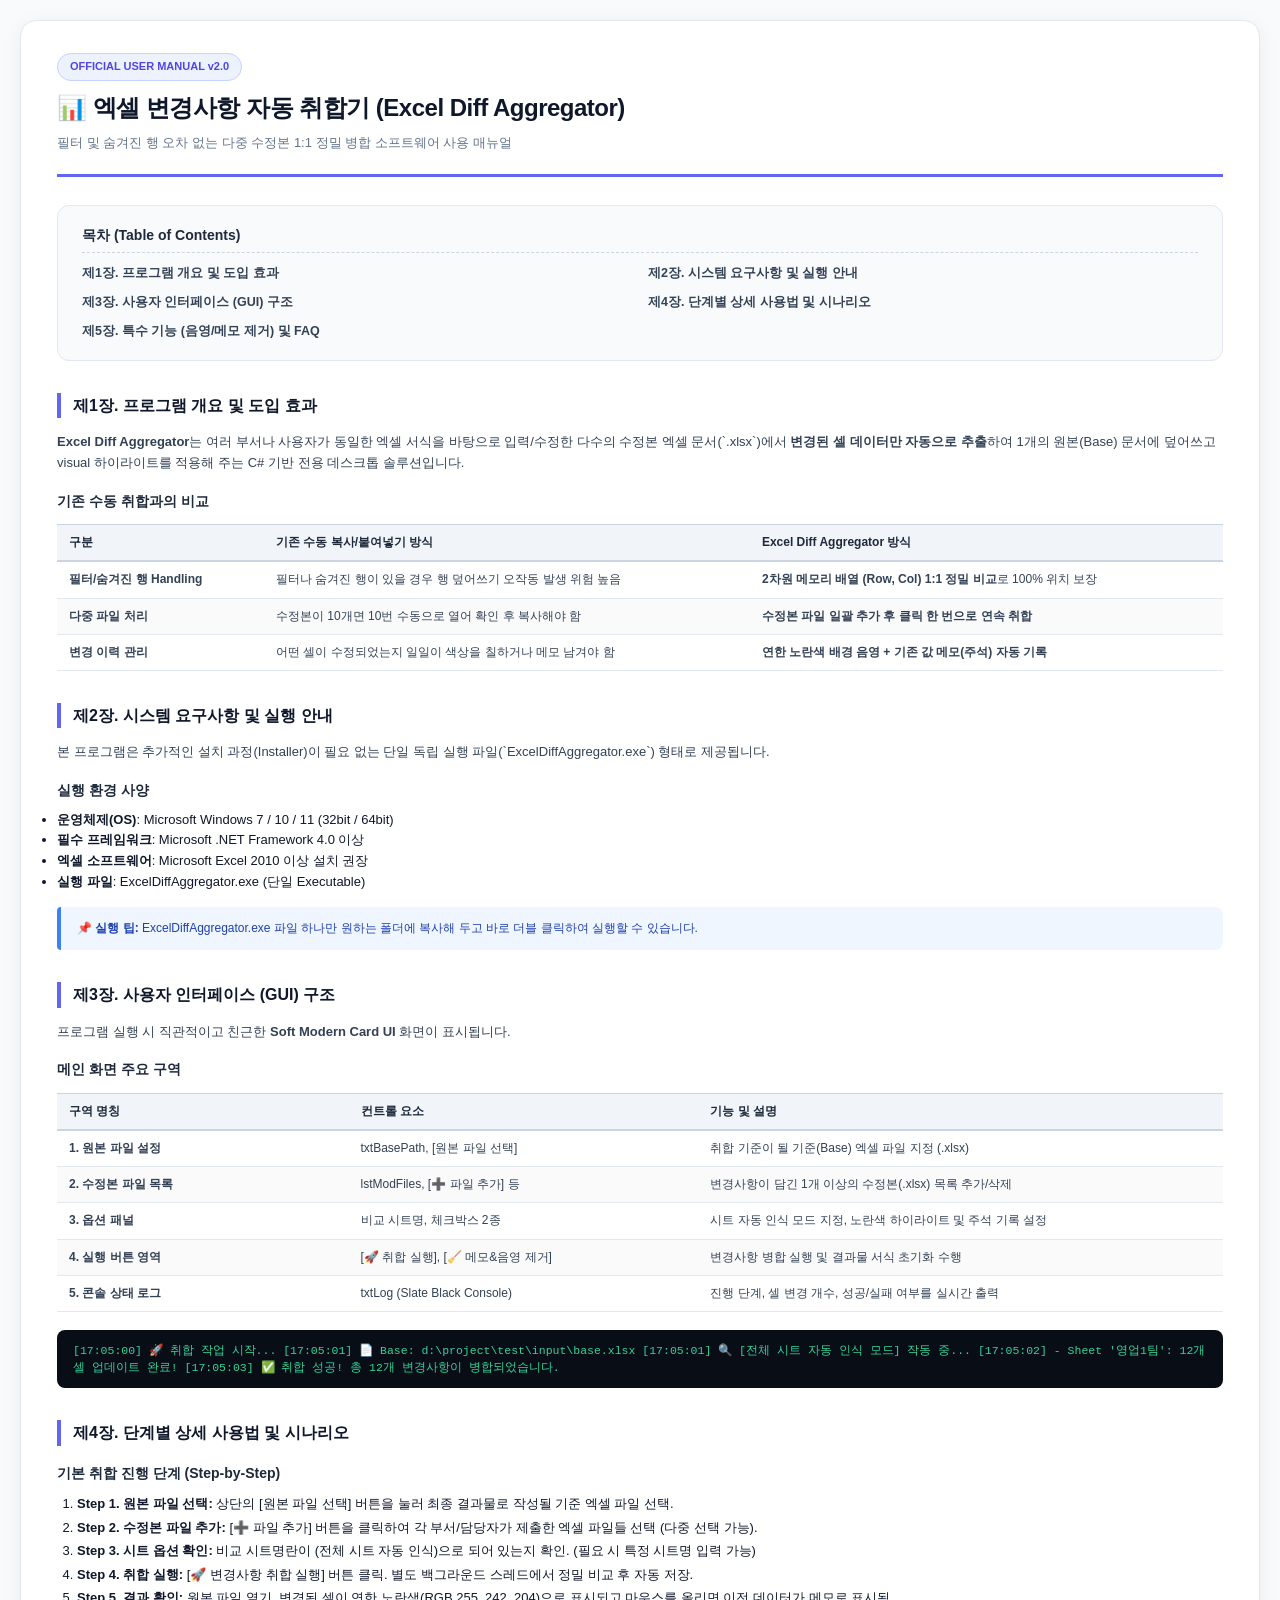
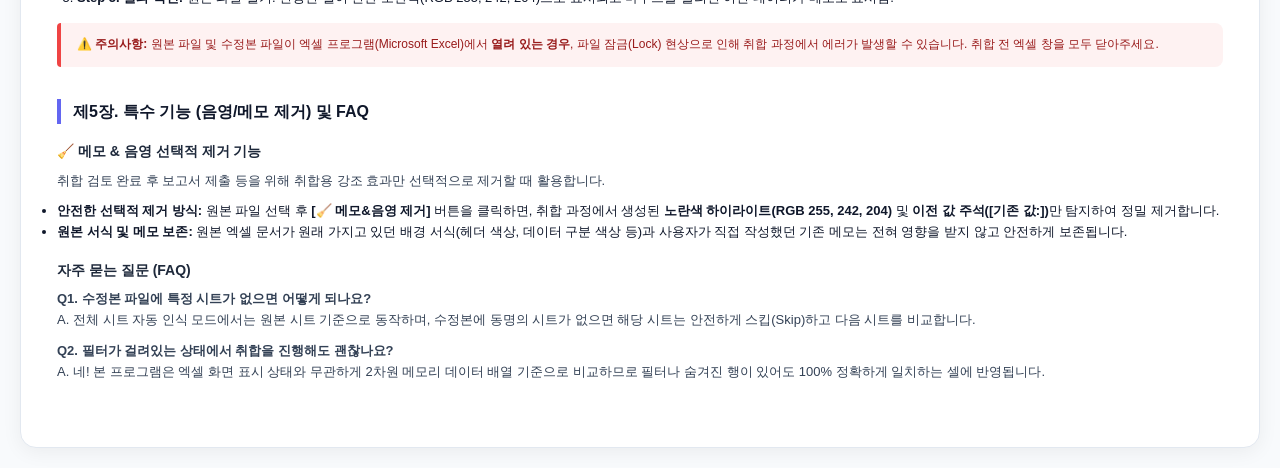
==== docs/manuals/user_manual.html @ 3261a199 "chore: initial import of Excel Diff Aggregator Add .gitignore, .gitattributes and requirements.txt f" ====
<!DOCTYPE html>
<html lang="ko">
<head>
<meta charset="UTF-8">
<meta name="viewport" content="width=device-width, initial-scale=1.0">
<title>Excel Diff Aggregator - 표준 사용 매뉴얼</title>
<style>
  @page {
    size: A4 portrait;
    margin: 15mm 18mm;
  }
  * {
    box-sizing: border-box;
    margin: 0;
    padding: 0;
    font-family: 'Pretendard', 'Segoe UI', 'Malgun Gothic', sans-serif;
  }
  body {
    background-color: #F8FAFC;
    color: #0F172A;
    font-size: 13px;
    line-height: 1.6;
    padding: 20px;
  }
  .manual-wrapper {
    max-width: 100%;
    margin: 0 auto;
    background: #FFFFFF;
    border-radius: 16px;
    padding: 32px 36px;
    box-shadow: 0 4px 20px rgba(0,0,0,0.06);
    border: 1px solid #E2E8F0;
  }

  /* Cover Header */
  .cover-header {
    border-bottom: 3px solid #6366F1;
    padding-bottom: 20px;
    margin-bottom: 28px;
  }
  .cover-badge {
    display: inline-block;
    background: #EEF2FF;
    color: #4F46E5;
    font-size: 11px;
    font-weight: 700;
    padding: 4px 12px;
    border-radius: 9999px;
    border: 1px solid #C7D2FE;
    margin-bottom: 8px;
  }
  .cover-title {
    font-size: 24px;
    font-weight: 800;
    color: #0F172A;
    letter-spacing: -0.5px;
    margin-bottom: 6px;
  }
  .cover-subtitle {
    font-size: 13px;
    color: #64748B;
  }

  /* TOC */
  .toc-box {
    background: #F8FAFC;
    border: 1px solid #E2E8F0;
    border-radius: 12px;
    padding: 18px 24px;
    margin-bottom: 32px;
  }
  .toc-title {
    font-size: 14px;
    font-weight: 700;
    color: #1E293B;
    margin-bottom: 10px;
    border-bottom: 1px dashed #CBD5E1;
    padding-bottom: 6px;
  }
  .toc-list {
    list-style: none;
    display: grid;
    grid-template-columns: 1fr 1fr;
    gap: 8px 16px;
  }
  .toc-list li a {
    text-decoration: none;
    color: #334155;
    font-weight: 600;
    font-size: 12.5px;
  }
  .toc-list li a:hover {
    color: #2563EB;
  }

  /* Chapter styling */
  .chapter {
    margin-bottom: 32px;
  }
  .chapter-header {
    display: flex;
    align-items: center;
    gap: 10px;
    font-size: 16px;
    font-weight: 800;
    color: #0F172A;
    border-left: 4px solid #6366F1;
    padding-left: 12px;
    margin-bottom: 14px;
  }
  .chapter p {
    color: #334155;
    margin-bottom: 10px;
  }

  /* Subheadings */
  h3 {
    font-size: 14px;
    font-weight: 700;
    color: #1E293B;
    margin: 16px 0 8px 0;
  }

  /* Tables */
  table {
    width: 100%;
    border-collapse: collapse;
    margin: 12px 0 18px 0;
    font-size: 12px;
  }
  th {
    background: #F1F5F9;
    color: #1E293B;
    font-weight: 700;
    text-align: left;
    padding: 8px 12px;
    border-top: 1px solid #CBD5E1;
    border-bottom: 2px solid #CBD5E1;
  }
  td {
    padding: 8px 12px;
    border-bottom: 1px solid #E2E8F0;
    color: #334155;
  }
  tr:nth-child(even) {
    background: #FAFAFA;
  }

  /* Callout Boxes */
  .info-box {
    background: #EFF6FF;
    border-left: 4px solid #3B82F6;
    border-radius: 4px 8px 8px 4px;
    padding: 12px 16px;
    margin: 14px 0;
    font-size: 12px;
    color: #1E40AF;
  }
  .warn-box {
    background: #FEF2F2;
    border-left: 4px solid #EF4444;
    border-radius: 4px 8px 8px 4px;
    padding: 12px 16px;
    margin: 14px 0;
    font-size: 12px;
    color: #991B1B;
  }

  /* Code / Console block */
  .console-preview {
    background: #090D16;
    color: #34D399;
    font-family: 'Consolas', 'Courier New', monospace;
    font-size: 11.5px;
    padding: 12px 16px;
    border-radius: 8px;
    line-height: 1.5;
    margin: 12px 0;
  }

  .page-break {
    page-break-after: always;
  }

  @media print {
    body {
      background: none;
      padding: 0;
    }
    .manual-wrapper {
      box-shadow: none;
      border: none;
      padding: 0;
    }
  }
</style>
</head>
<body>

<div class="manual-wrapper">

  <!-- Cover Header -->
  <div class="cover-header">
    <span class="cover-badge">OFFICIAL USER MANUAL v2.0</span>
    <h1 class="cover-title">📊 엑셀 변경사항 자동 취합기 (Excel Diff Aggregator)</h1>
    <p class="cover-subtitle">필터 및 숨겨진 행 오차 없는 다중 수정본 1:1 정밀 병합 소프트웨어 사용 매뉴얼</p>
  </div>

  <!-- TOC -->
  <div class="toc-box">
    <div class="toc-title">목차 (Table of Contents)</div>
    <ul class="toc-list">
      <li><a href="#ch1">제1장. 프로그램 개요 및 도입 효과</a></li>
      <li><a href="#ch2">제2장. 시스템 요구사항 및 실행 안내</a></li>
      <li><a href="#ch3">제3장. 사용자 인터페이스 (GUI) 구조</a></li>
      <li><a href="#ch4">제4장. 단계별 상세 사용법 및 시나리오</a></li>
      <li><a href="#ch5">제5장. 특수 기능 (음영/메모 제거) 및 FAQ</a></li>
    </ul>
  </div>

  <!-- Chapter 1 -->
  <div class="chapter" id="ch1">
    <div class="chapter-header">제1장. 프로그램 개요 및 도입 효과</div>
    <p><b>Excel Diff Aggregator</b>는 여러 부서나 사용자가 동일한 엑셀 서식을 바탕으로 입력/수정한 다수의 수정본 엑셀 문서(`.xlsx`)에서 <b>변경된 셀 데이터만 자동으로 추출</b>하여 1개의 원본(Base) 문서에 덮어쓰고 visual 하이라이트를 적용해 주는 C# 기반 전용 데스크톱 솔루션입니다.</p>
    
    <h3>기존 수동 취합과의 비교</h3>
    <table>
      <thead>
        <tr>
          <th>구분</th>
          <th>기존 수동 복사/붙여넣기 방식</th>
          <th>Excel Diff Aggregator 방식</th>
        </tr>
      </thead>
      <tbody>
        <tr>
          <td><b>필터/숨겨진 행 Handling</b></td>
          <td>필터나 숨겨진 행이 있을 경우 행 덮어쓰기 오작동 발생 위험 높음</td>
          <td><b>2차원 메모리 배열 (Row, Col) 1:1 정밀 비교</b>로 100% 위치 보장</td>
        </tr>
        <tr>
          <td><b>다중 파일 처리</b></td>
          <td>수정본이 10개면 10번 수동으로 열어 확인 후 복사해야 함</td>
          <td><b>수정본 파일 일괄 추가 후 클릭 한 번으로 연속 취합</b></td>
        </tr>
        <tr>
          <td><b>변경 이력 관리</b></td>
          <td>어떤 셀이 수정되었는지 일일이 색상을 칠하거나 메모 남겨야 함</td>
          <td><b>연한 노란색 배경 음영 + 기존 값 메모(주석) 자동 기록</b></td>
        </tr>
      </tbody>
    </table>
  </div>

  <!-- Chapter 2 -->
  <div class="chapter" id="ch2">
    <div class="chapter-header">제2장. 시스템 요구사항 및 실행 안내</div>
    <p>본 프로그램은 추가적인 설치 과정(Installer)이 필요 없는 단일 독립 실행 파일(`ExcelDiffAggregator.exe`) 형태로 제공됩니다.</p>
    
    <h3>실행 환경 사양</h3>
    <ul>
      <li><b>운영체제(OS)</b>: Microsoft Windows 7 / 10 / 11 (32bit / 64bit)</li>
      <li><b>필수 프레임워크</b>: Microsoft .NET Framework 4.0 이상</li>
      <li><b>엑셀 소프트웨어</b>: Microsoft Excel 2010 이상 설치 권장</li>
      <li><b>실행 파일</b>: <code>ExcelDiffAggregator.exe</code> (단일 Executable)</li>
    </ul>

    <div class="info-box">
      <b>📌 실행 팁:</b> <code>ExcelDiffAggregator.exe</code> 파일 하나만 원하는 폴더에 복사해 두고 바로 더블 클릭하여 실행할 수 있습니다.
    </div>
  </div>

  <div class="page-break"></div>

  <!-- Chapter 3 -->
  <div class="chapter" id="ch3">
    <div class="chapter-header">제3장. 사용자 인터페이스 (GUI) 구조</div>
    <p>프로그램 실행 시 직관적이고 친근한 <b>Soft Modern Card UI</b> 화면이 표시됩니다.</p>
    
    <h3>메인 화면 주요 구역</h3>
    <table>
      <thead>
        <tr>
          <th style="width: 25%;">구역 명칭</th>
          <th style="width: 30%;">컨트롤 요소</th>
          <th>기능 및 설명</th>
        </tr>
      </thead>
      <tbody>
        <tr>
          <td><b>1. 원본 파일 설정</b></td>
          <td><code>txtBasePath</code>, <code>[원본 파일 선택]</code></td>
          <td>취합 기준이 될 기준(Base) 엑셀 파일 지정 (.xlsx)</td>
        </tr>
        <tr>
          <td><b>2. 수정본 파일 목록</b></td>
          <td><code>lstModFiles</code>, <code>[➕ 파일 추가]</code> 등</td>
          <td>변경사항이 담긴 1개 이상의 수정본(.xlsx) 목록 추가/삭제</td>
        </tr>
        <tr>
          <td><b>3. 옵션 패널</b></td>
          <td>비교 시트명, 체크박스 2종</td>
          <td>시트 자동 인식 모드 지정, 노란색 하이라이트 및 주석 기록 설정</td>
        </tr>
        <tr>
          <td><b>4. 실행 버튼 영역</b></td>
          <td><code>[🚀 취합 실행]</code>, <code>[🧹 메모&음영 제거]</code></td>
          <td>변경사항 병합 실행 및 결과물 서식 초기화 수행</td>
        </tr>
        <tr>
          <td><b>5. 콘솔 상태 로그</b></td>
          <td><code>txtLog</code> (Slate Black Console)</td>
          <td>진행 단계, 셀 변경 개수, 성공/실패 여부를 실시간 출력</td>
        </tr>
      </tbody>
    </table>

    <div class="console-preview">
[17:05:00] 🚀 취합 작업 시작...
[17:05:01] 📄 Base: d:\project\test\input\base.xlsx
[17:05:01] 🔍 [전체 시트 자동 인식 모드] 작동 중...
[17:05:02]   - Sheet '영업1팀': 12개 셀 업데이트 완료!
[17:05:03] ✅ 취합 성공! 총 12개 변경사항이 병합되었습니다.
    </div>
  </div>

  <!-- Chapter 4 -->
  <div class="chapter" id="ch4">
    <div class="chapter-header">제4장. 단계별 상세 사용법 및 시나리오</div>
    
    <h3>기본 취합 진행 단계 (Step-by-Step)</h3>
    <ol style="margin-left: 20px; line-height: 1.8;">
      <li><b>Step 1. 원본 파일 선택:</b> 상단의 <code>[원본 파일 선택]</code> 버튼을 눌러 최종 결과물로 작성될 기준 엑셀 파일 선택.</li>
      <li><b>Step 2. 수정본 파일 추가:</b> <code>[➕ 파일 추가]</code> 버튼을 클릭하여 각 부서/담당자가 제출한 엑셀 파일들 선택 (다중 선택 가능).</li>
      <li><b>Step 3. 시트 옵션 확인:</b> 비교 시트명란이 <code>(전체 시트 자동 인식)</code>으로 되어 있는지 확인. (필요 시 특정 시트명 입력 가능)</li>
      <li><b>Step 4. 취합 실행:</b> <code>[🚀 변경사항 취합 실행]</code> 버튼 클릭. 별도 백그라운드 스레드에서 정밀 비교 후 자동 저장.</li>
      <li><b>Step 5. 결과 확인:</b> 원본 파일 열기. 변경된 셀이 연한 노란색(RGB 255, 242, 204)으로 표시되고 마우스를 올리면 이전 데이터가 메모로 표시됨.</li>
    </ol>

    <div class="warn-box">
      <b>⚠️ 주의사항:</b> 원본 파일 및 수정본 파일이 엑셀 프로그램(Microsoft Excel)에서 <b>열려 있는 경우</b>, 파일 잠금(Lock) 현상으로 인해 취합 과정에서 에러가 발생할 수 있습니다. 취합 전 엑셀 창을 모두 닫아주세요.
    </div>
  </div>

  <!-- Chapter 5 -->
  <div class="chapter" id="ch5">
    <div class="chapter-header">제5장. 특수 기능 (음영/메모 제거) 및 FAQ</div>
    
    <h3>🧹 메모 & 음영 선택적 제거 기능</h3>
    <p>취합 검토 완료 후 보고서 제출 등을 위해 취합용 강조 효과만 선택적으로 제거할 때 활용합니다.</p>
    <ul>
      <li><b>안전한 선택적 제거 방식:</b> 원본 파일 선택 후 <b>[🧹 메모&음영 제거]</b> 버튼을 클릭하면, 취합 과정에서 생성된 <b>노란색 하이라이트(RGB 255, 242, 204)</b> 및 <b>이전 값 주석([기존 값:])</b>만 탐지하여 정밀 제거합니다.</li>
      <li><b>원본 서식 및 메모 보존:</b> 원본 엑셀 문서가 원래 가지고 있던 배경 서식(헤더 색상, 데이터 구분 색상 등)과 사용자가 직접 작성했던 기존 메모는 전혀 영향을 받지 않고 안전하게 보존됩니다.</li>
    </ul>

    <h3>자주 묻는 질문 (FAQ)</h3>
    <p><b>Q1. 수정본 파일에 특정 시트가 없으면 어떻게 되나요?</b><br>
    A. 전체 시트 자동 인식 모드에서는 원본 시트 기준으로 동작하며, 수정본에 동명의 시트가 없으면 해당 시트는 안전하게 스킵(Skip)하고 다음 시트를 비교합니다.</p>

    <p><b>Q2. 필터가 걸려있는 상태에서 취합을 진행해도 괜찮나요?</b><br>
    A. 네! 본 프로그램은 엑셀 화면 표시 상태와 무관하게 2차원 메모리 데이터 배열 기준으로 비교하므로 필터나 숨겨진 행이 있어도 100% 정확하게 일치하는 셀에 반영됩니다.</p>
  </div>

</div>

</body>
</html>
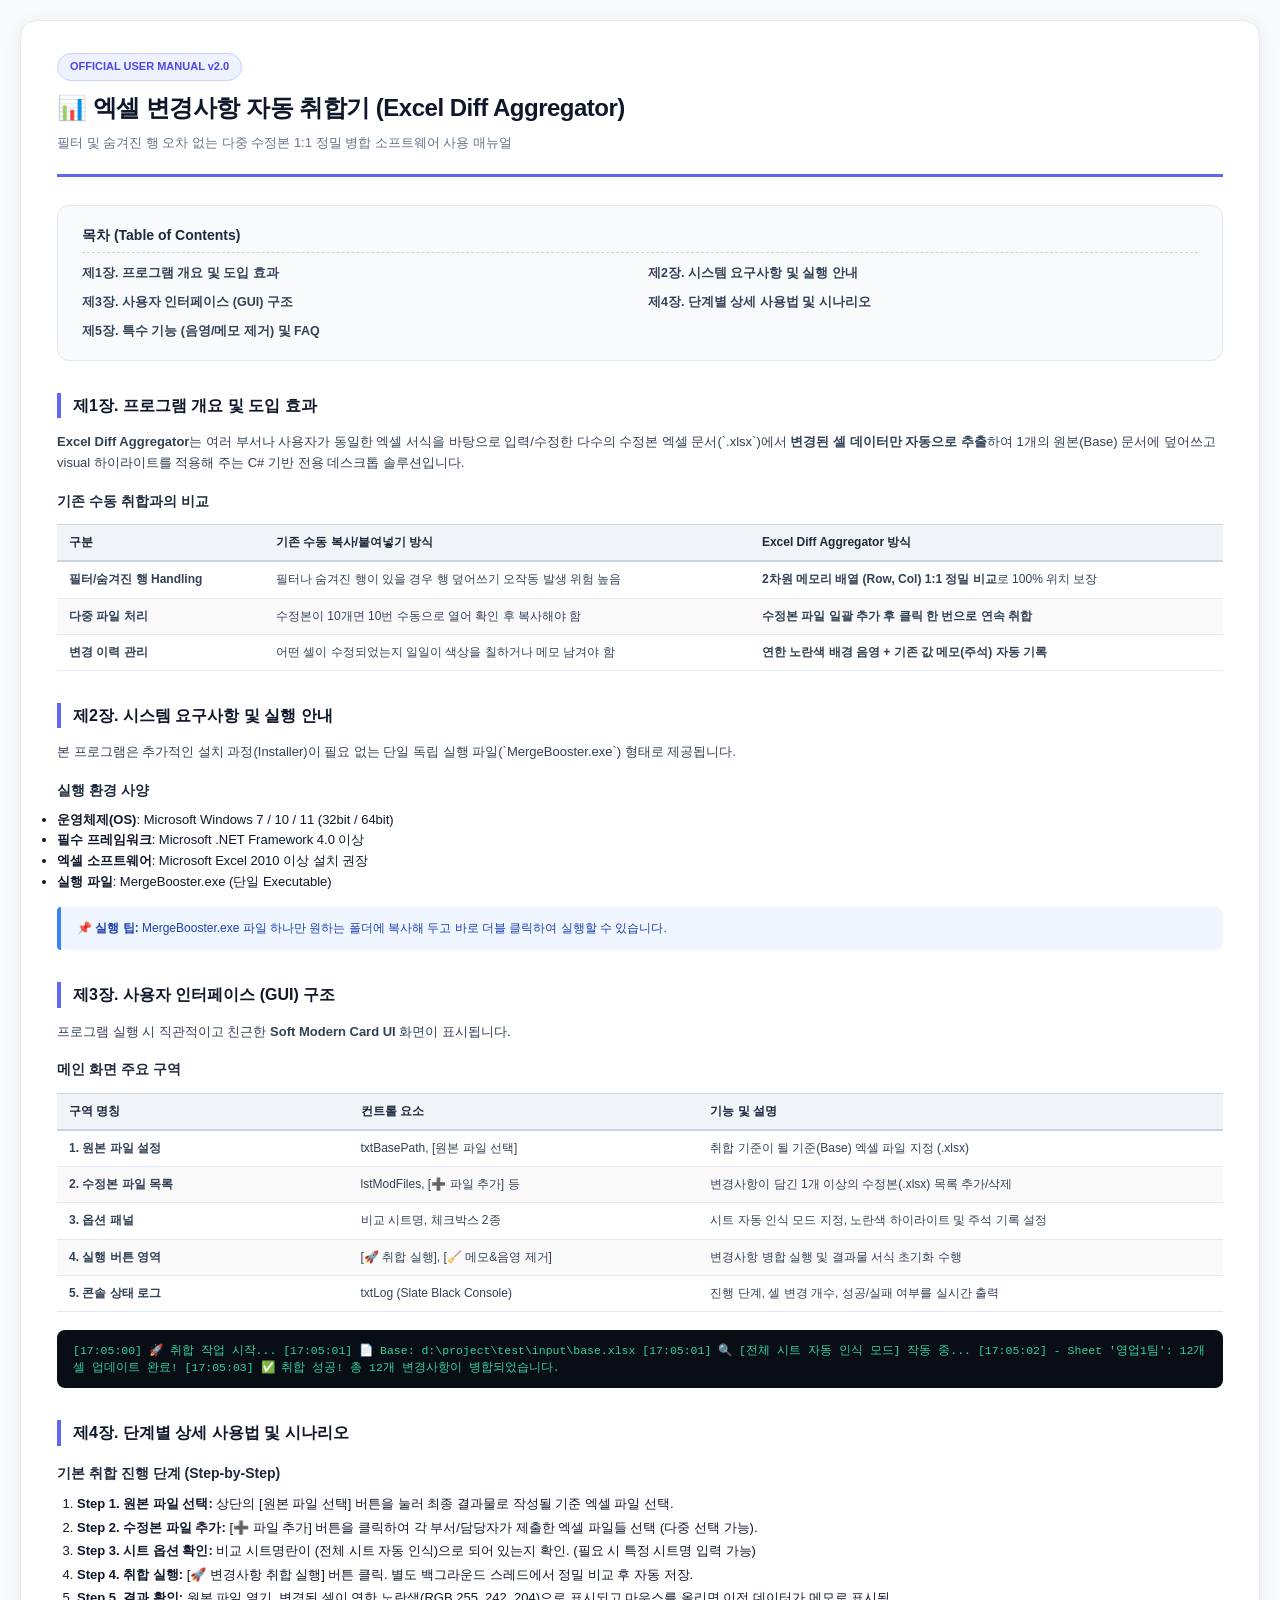
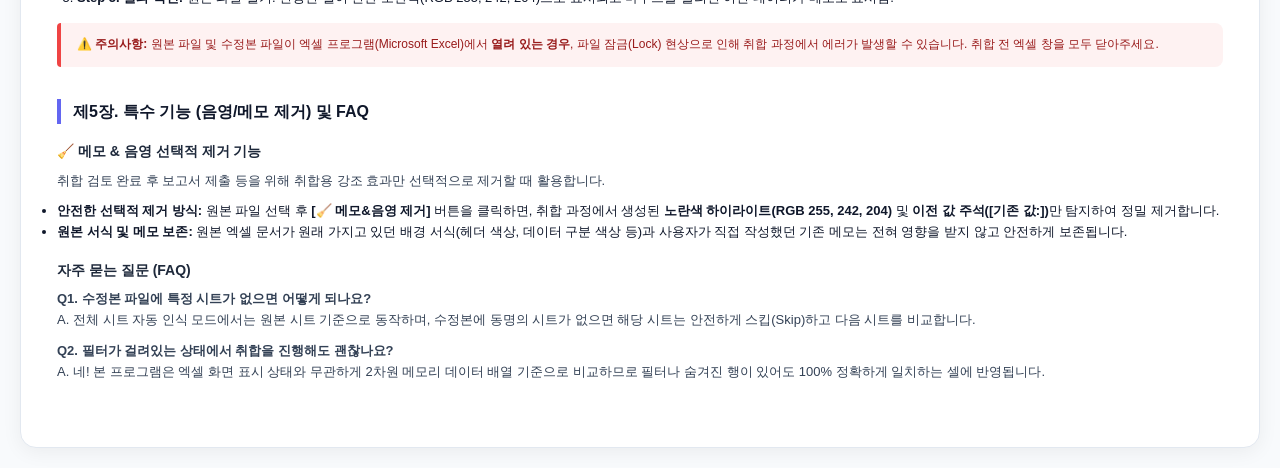
==== commit a29529fe: "build: rename the executable to MergeBooster.exe Match the program's display name. The generated man" ====
--- a/docs/manuals/user_manual.html
+++ b/docs/manuals/user_manual.html
@@ -255,18 +255,18 @@
   <!-- Chapter 2 -->
   <div class="chapter" id="ch2">
     <div class="chapter-header">제2장. 시스템 요구사항 및 실행 안내</div>
-    <p>본 프로그램은 추가적인 설치 과정(Installer)이 필요 없는 단일 독립 실행 파일(`ExcelDiffAggregator.exe`) 형태로 제공됩니다.</p>
+    <p>본 프로그램은 추가적인 설치 과정(Installer)이 필요 없는 단일 독립 실행 파일(`MergeBooster.exe`) 형태로 제공됩니다.</p>
     
     <h3>실행 환경 사양</h3>
     <ul>
       <li><b>운영체제(OS)</b>: Microsoft Windows 7 / 10 / 11 (32bit / 64bit)</li>
       <li><b>필수 프레임워크</b>: Microsoft .NET Framework 4.0 이상</li>
       <li><b>엑셀 소프트웨어</b>: Microsoft Excel 2010 이상 설치 권장</li>
-      <li><b>실행 파일</b>: <code>ExcelDiffAggregator.exe</code> (단일 Executable)</li>
+      <li><b>실행 파일</b>: <code>MergeBooster.exe</code> (단일 Executable)</li>
     </ul>
 
     <div class="info-box">
-      <b>📌 실행 팁:</b> <code>ExcelDiffAggregator.exe</code> 파일 하나만 원하는 폴더에 복사해 두고 바로 더블 클릭하여 실행할 수 있습니다.
+      <b>📌 실행 팁:</b> <code>MergeBooster.exe</code> 파일 하나만 원하는 폴더에 복사해 두고 바로 더블 클릭하여 실행할 수 있습니다.
     </div>
   </div>
 
